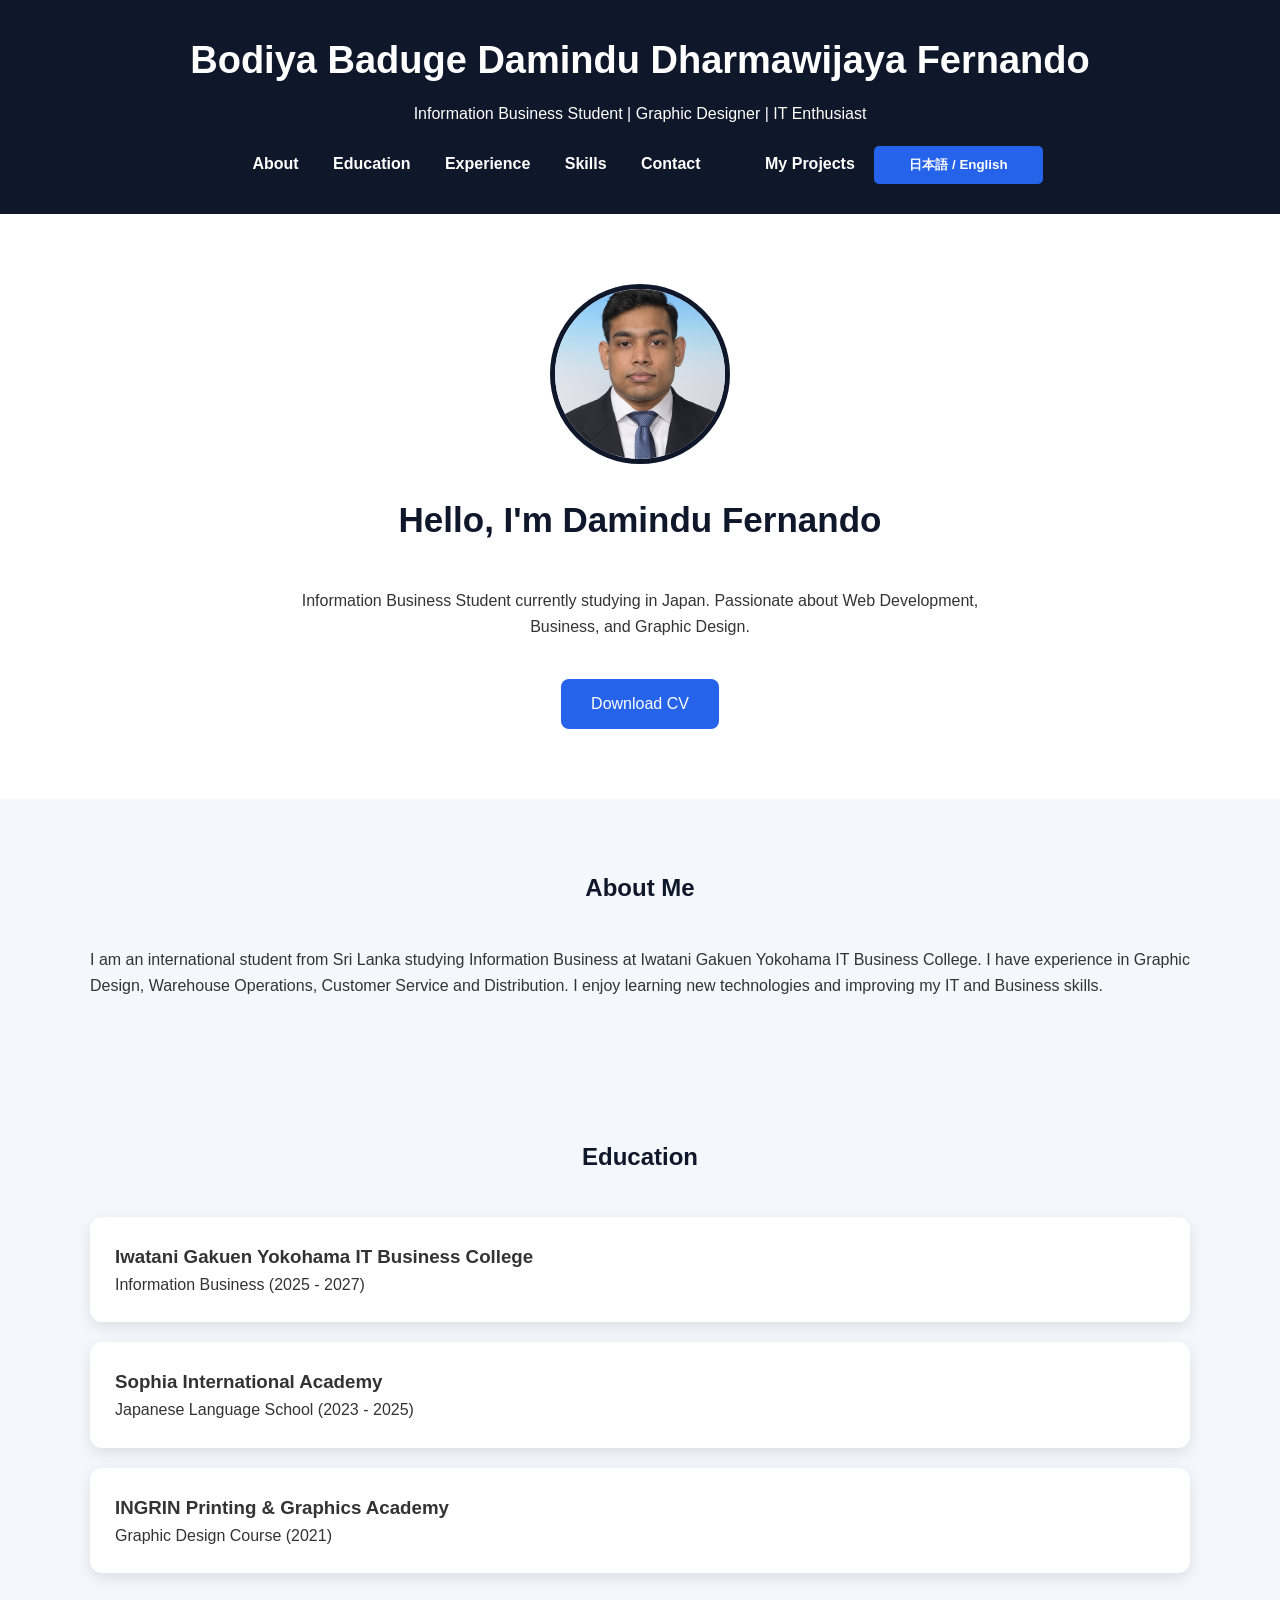
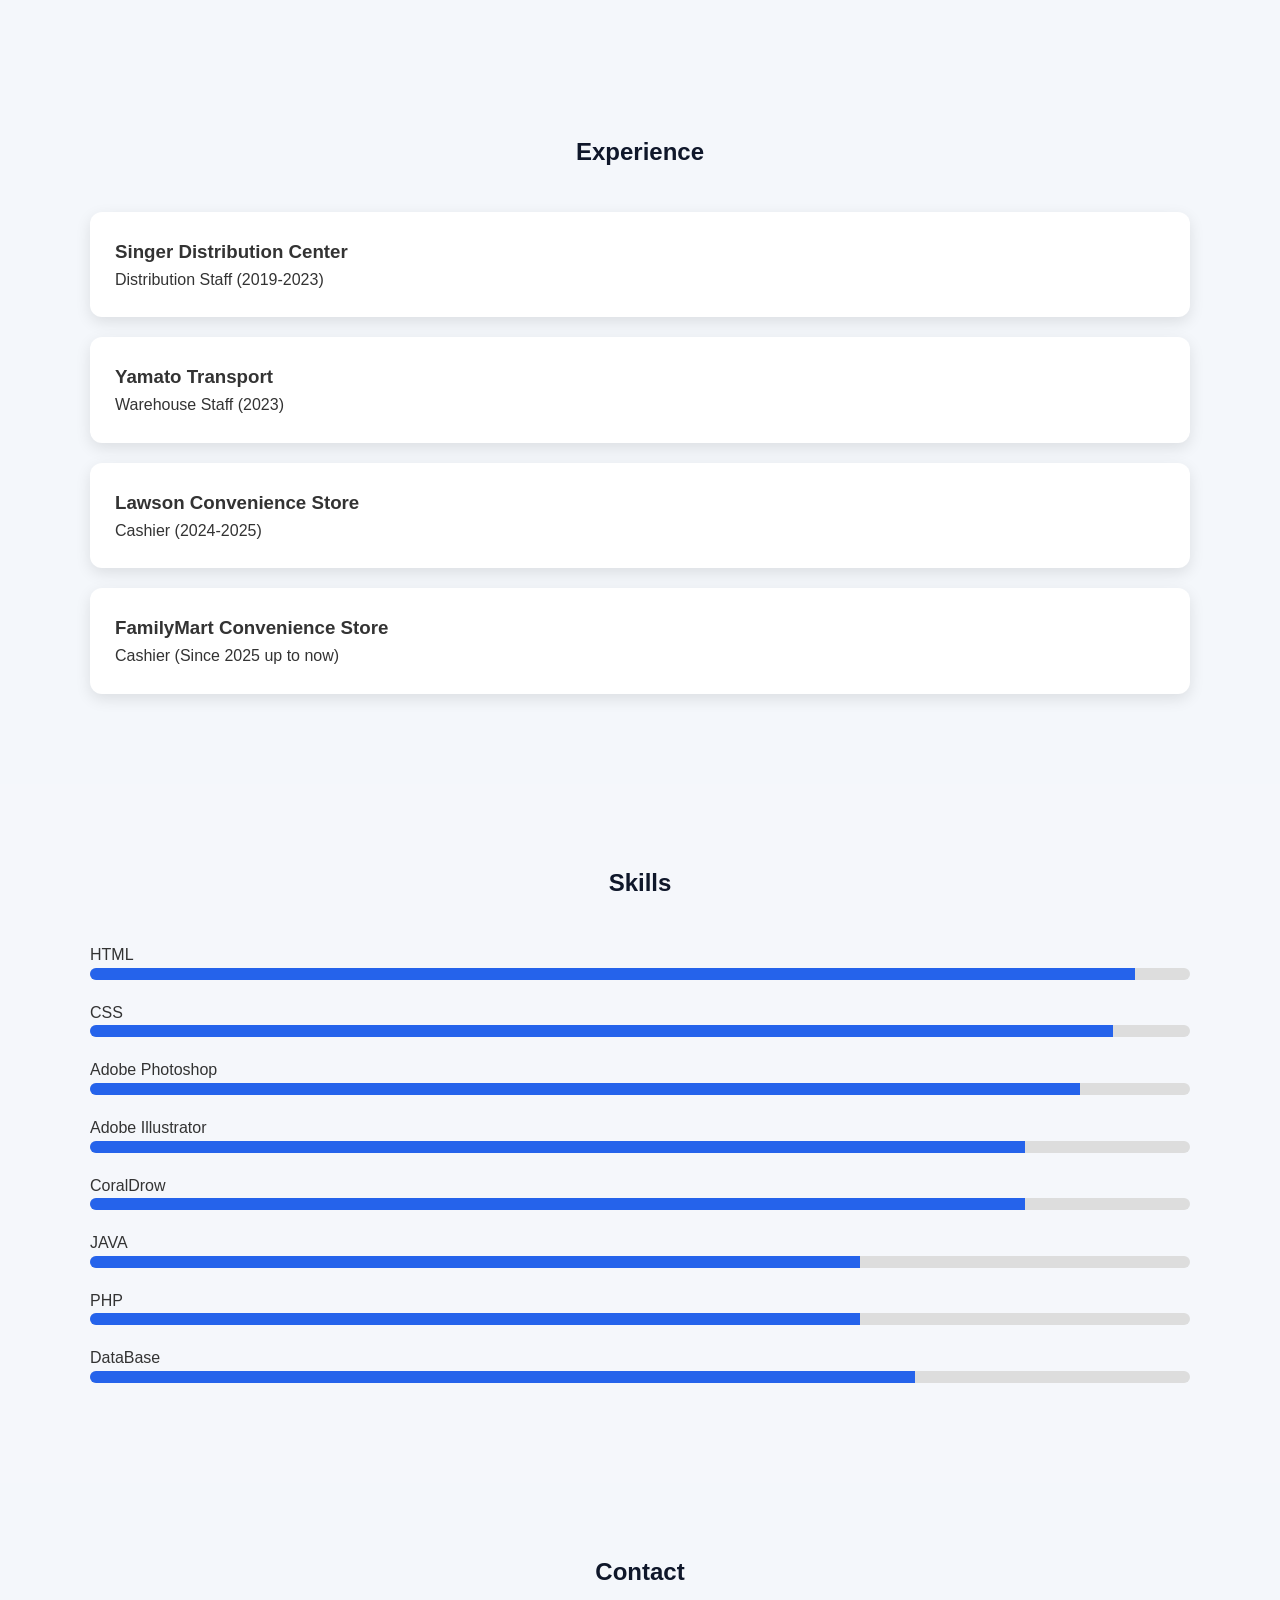
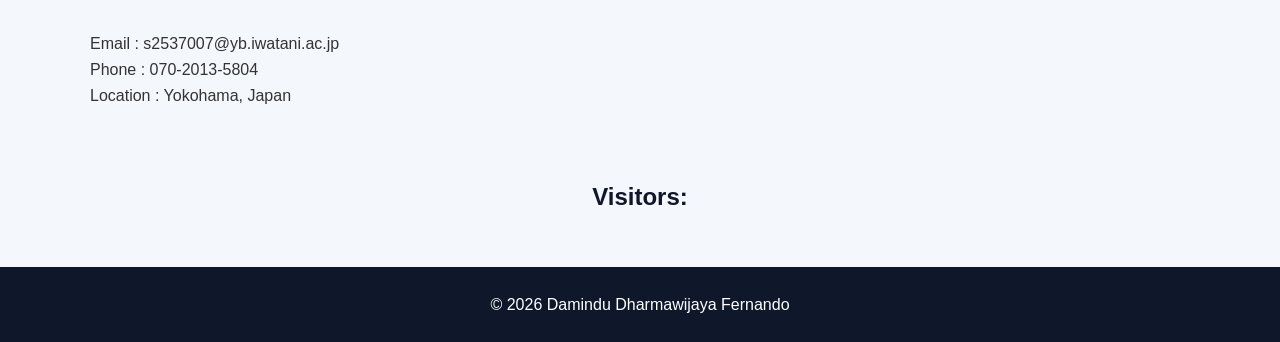
==== index.html @ 998cffa3 "did sum changes" ====
<!DOCTYPE html>
<html lang="en">
<head>
<meta charset="UTF-8">
<meta name="viewport" content="width=device-width, initial-scale=1.0">
<title>Damindu Fernando | Portfolio</title>
<link rel="stylesheet" href="style.css">
</head>
<body>

<header>
    <div class="container">
        <h1>Bodiya Baduge Damindu Dharmawijaya Fernando</h1>
        <p>Information Business Student | Graphic Designer | IT Enthusiast</p>

        <nav>
            <a href="#about">About</a>
            <a href="#education">Education</a>
            <a href="#experience">Experience</a>
            <a href="#skills">Skills</a>
            <a href="#contact">Contact</a>
		<a href="#My Projects"><a href="skills.html" target="_blank">My Projects </a></a>

<button onclick="changeLanguage()"><a href="indexjp.html">日本語 / English</a>


   
</button>
        </nav>
    </div>
</header>

<section class="hero">
    <img src="images/profile.jpg" alt="Profile">

    <h2>Hello, I'm Damindu Fernando</h2>

    <p>
        Information Business Student currently studying in Japan.
        Passionate about Web Development, Business, and Graphic Design.
    </p>

    <a href="document/cv.xlsx" class="btn">Download CV</a>
</section>

<section id="about">
<div class="container">
<h2>About Me</h2>

<p>
I am an international student from Sri Lanka studying Information Business
at Iwatani Gakuen Yokohama IT Business College.

I have experience in Graphic Design, Warehouse Operations,
Customer Service and Distribution.

I enjoy learning new technologies and improving my IT and Business skills.
</p>

</div>
</section>

<section id="education">

<div class="container">

<h2>Education</h2>

<div class="card">
<h3>Iwatani Gakuen Yokohama IT Business College</h3>
<p>Information Business (2025 - 2027)</p>
</div>

<div class="card">
<h3>Sophia International Academy</h3>
<p>Japanese Language School (2023 - 2025)</p>
</div>

<div class="card">
<h3>INGRIN Printing & Graphics Academy</h3>
<p>Graphic Design Course (2021)</p>
</div>

</div>

</section>

<section id="experience">

<div class="container">

<h2>Experience</h2>

<div class="card">
<h3>Singer Distribution Center</h3>
<p>Distribution Staff (2019-2023)</p>
</div>

<div class="card">
<h3>Yamato Transport</h3>
<p>Warehouse Staff (2023)</p>
</div>

<div class="card">
<h3>Lawson Convenience Store</h3>
<p>Cashier (2024-2025)</p>
</div>

<div class="card">
<h3>FamilyMart Convenience Store</h3>
<p>Cashier (Since 2025 up to now)</p>
</div>



</div>

</section>

<section id="skills">

<div class="container">

<h2>Skills</h2>

<div class="skill">
<p>HTML</p>
<div class="bar"><span style="width:95%"></span></div>
</div>

<div class="skill">
<p>CSS</p>
<div class="bar"><span style="width:93%"></span></div>
</div>

<div class="skill">
<p>Adobe Photoshop</p>
<div class="bar"><span style="width:90%"></span></div>
</div>

<div class="skill">
<p>Adobe Illustrator</p>
<div class="bar"><span style="width:85%"></span></div>
</div>

<div class="skill">
<p>CoralDrow</p>
<div class="bar"><span style="width:85%"></span></div>
</div>

<div class="skill">
<p>JAVA</p>
<div class="bar"><span style="width:70%"></span></div>
</div>

<div class="skill">
<p>PHP</p>
<div class="bar"><span style="width:70%"></span></div>
</div>

<div class="skill">
<p>DataBase</p>
<div class="bar"><span style="width:75%"></span></div>
</div>

</div>


</section>

<section id="contact">

<div class="container">

<h2>Contact</h2>

<p>Email : s2537007@yb.iwatani.ac.jp</p>
<p>Phone : 070-2013-5804</p>
<p>Location : Yokohama, Japan</p>

</div>

</section>

<h2>Visitors: <span id="count"></span></h2>

<script>
    // Unique namespace + key (oya site name ekata adala widiyata denna)
    const url = "https://api.countapi.xyz/hit/mypage123/visitors";

    fetch(url)
        .then(response => response.json())
        .then(data => {
            document.getElementById("count").innerText = data.value;
        });
</script>

<footer>

<p>© 2026 Damindu Dharmawijaya Fernando</p>

</footer>

</body>
</html>
---- style.css ----
*{
margin:0;
padding:0;
box-sizing:border-box;
font-family:Arial, sans-serif;
}

body{
background:#f4f7fb;
color:#333;
line-height:1.6;
}

.container{
width:90%;
max-width:1100px;
margin:auto;
}

header{
background:#0f172a;
color:white;
padding:30px 0;
text-align:center;
}

header h1{
font-size:38px;
}

header p{
margin:10px 0;
}

nav{
margin-top:20px;
}

nav a{
color:white;
text-decoration:none;
margin:0 15px;
font-weight:bold;
}

nav a:hover{
color:#38bdf8;
}

.hero{
padding:70px 20px;
text-align:center;
background:white;
}

.hero img{
width:180px;
height:180px;
border-radius:50%;
object-fit:cover;
border:5px solid #0f172a;
}

.hero h2{
margin-top:20px;
font-size:35px;
}

.hero p{
margin:20px auto;
max-width:700px;
}

.btn{
display:inline-block;
padding:12px 30px;
background:#2563eb;
color:white;
text-decoration:none;
border-radius:8px;
margin-top:20px;
}

.btn:hover{
background:#1d4ed8;
}

section{
padding:70px 0;
}

h2{
text-align:center;
margin-bottom:40px;
color:#0f172a;
}

.card{
background:white;
padding:25px;
margin:20px 0;
border-radius:12px;
box-shadow:0 5px 15px rgba(0,0,0,.1);
}

.card:hover{
transform:translateY(-5px);
transition:.3s;
}

.skill{
margin:20px 0;
}

.bar{
background:#ddd;
height:12px;
border-radius:10px;
overflow:hidden;
}

.bar span{
display:block;
height:100%;
background:#2563eb;
}

footer{
background:#0f172a;
color:white;
text-align:center;
padding:25px;
margin-top:50px;
}

@media(max-width:768px){

header h1{
font-size:28px;
}

.hero h2{
font-size:28px;
}

nav a{
display:block;
margin:10px 0;
}

.hero img{
width:140px;
height:140px;
}

}


#skills{
    background:#f5f7fb;
    padding:80px 0;
}

.section-title{
    text-align:center;
    font-size:2.2rem;
    margin-bottom:50px;
    color:#222;
}

.skills-grid{
    display:grid;
    grid-template-columns:repeat(auto-fit,minmax(320px,1fr));
    gap:25px;
}

.skill-card{
    background:#fff;
    padding:20px;
    border-radius:15px;
    box-shadow:0 8px 20px rgba(0,0,0,.08);
    transition:.3s;
}

.skill-card:hover{
    transform:translateY(-8px);
}

.skill-header{
    display:flex;
    justify-content:space-between;
    margin-bottom:12px;
    font-weight:600;
}

.progress{
    height:10px;
    background:#ddd;
    border-radius:30px;
    overflow:hidden;
}

.progress-bar{
    height:100%;
    background:linear-gradient(90deg,#00bcd4,#3f51b5);
    border-radius:30px;
}

.responsive-img{
    max-width: 100%;
    height: auto;
    display: block;
    margin: 0 auto;   /* Center */
}



button{
padding:10px 20px;
background:#2563EB;
border:none;
color:white;
border-radius:5px;
cursor:pointer;
justify-content: flex-end;
}
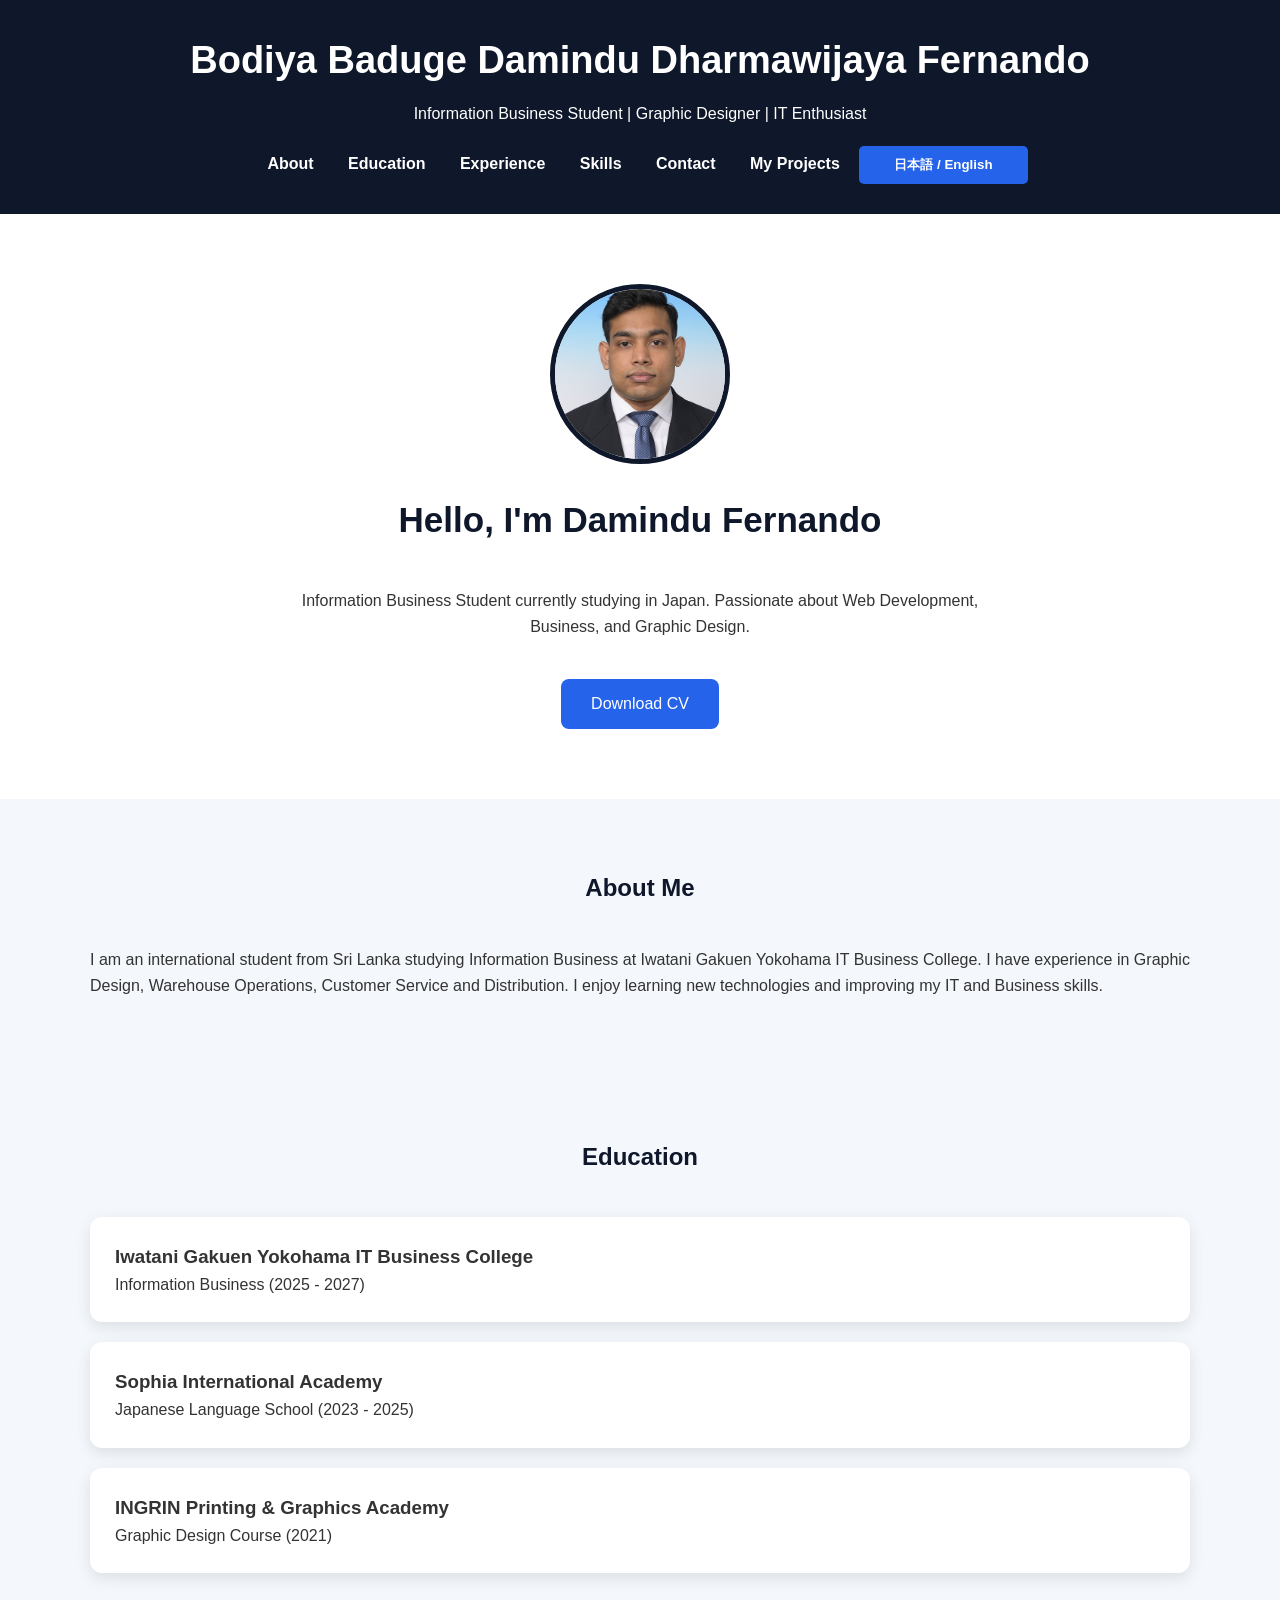
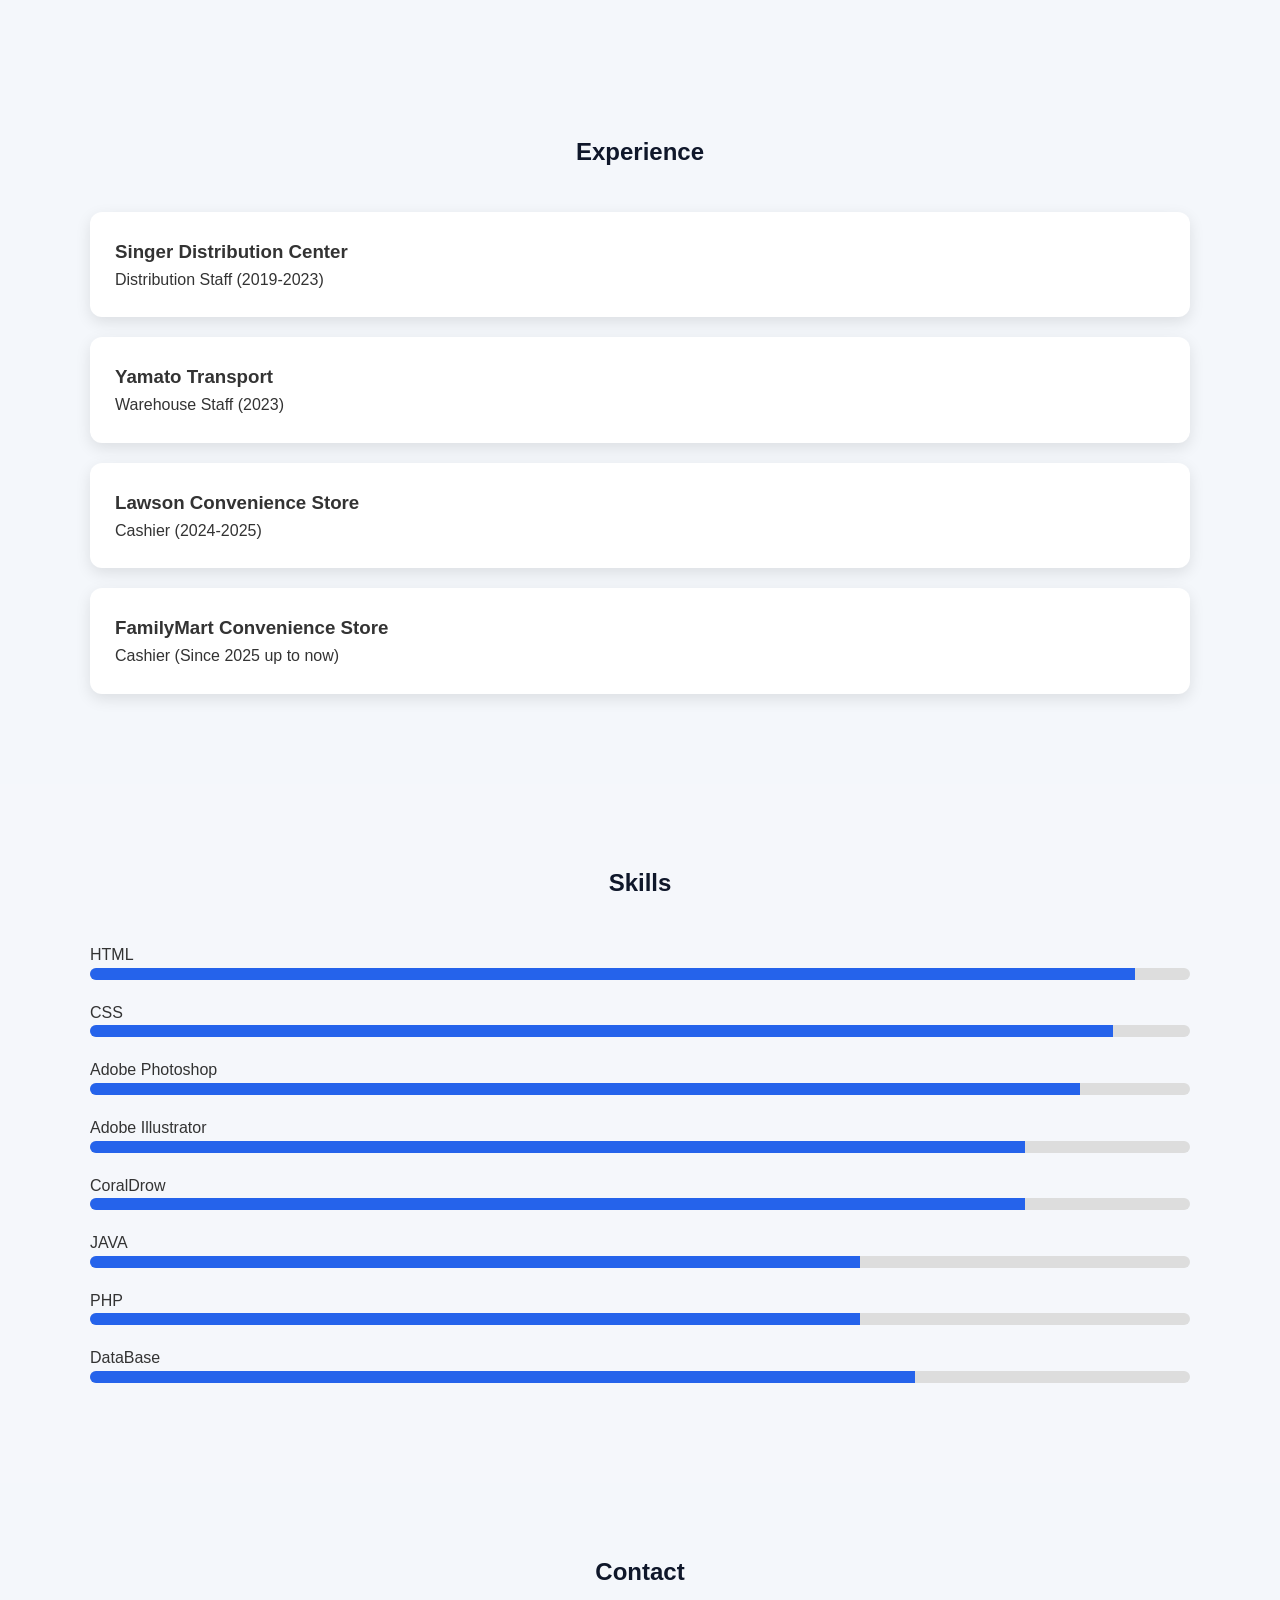
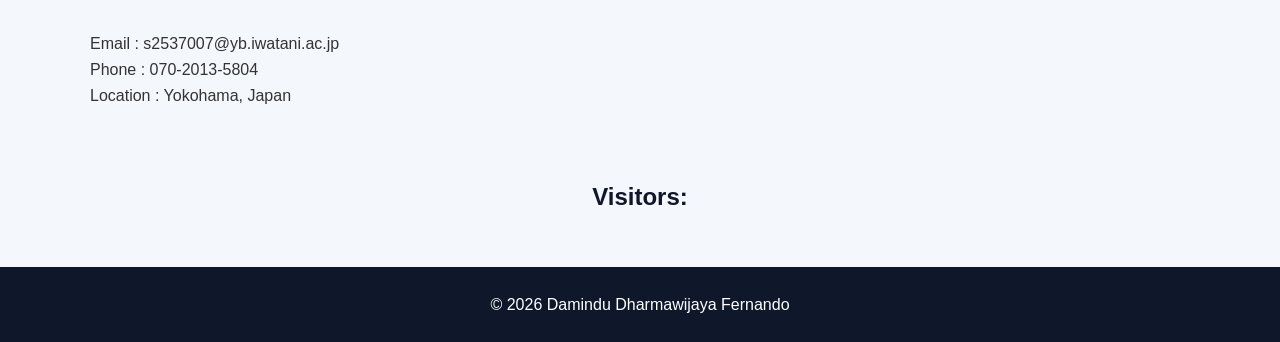
==== commit 594d94a1: "a" ====
--- a/index.html
+++ b/index.html
@@ -19,13 +19,12 @@
             <a href="#experience">Experience</a>
             <a href="#skills">Skills</a>
             <a href="#contact">Contact</a>
-		<a href="#My Projects"><a href="skills.html" target="_blank">My Projects </a></a>
-
-<button onclick="changeLanguage()"><a href="indexjp.html">日本語 / English</a>
-
-
-   
+	<a href="skills.html" target="_blank">My Projects </a>
+
+<button>
+<a href="indexjp.html">日本語 / English</a>
 </button>
+
         </nav>
     </div>
 </header>
